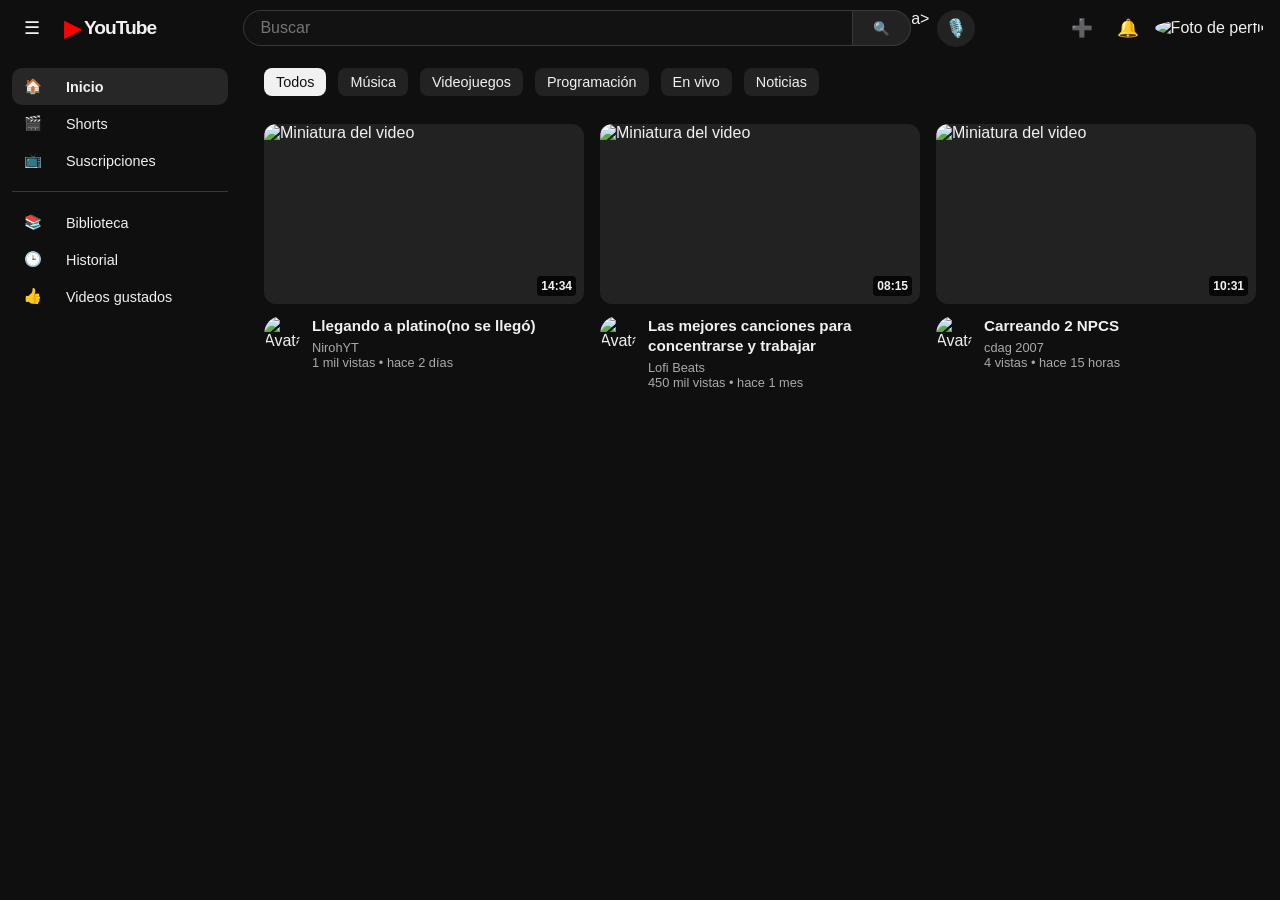
==== yutu-2.html @ b528df22 "Se agregaron muchas cosas" ====
<!DOCTYPE html>
<html lang="es">
<head>
  <meta charset="UTF-8">
  <meta name="viewport" content="width=device-width, initial-scale=1.0">
  <title>YouTube 2</title>
  <link rel="stylesheet" href="main.css">
</head>
<body>

  <!-- Barra de navegación superior -->
  <header class="navbar">
    <div class="nav-left">
      <button class="icon-btn menu-btn">☰</button>
      <div class="logo">
        <span class="yt-red">▶</span>
        <span class="yt-text">YouTube</span>
      </div>
    </div>

    <div class="nav-center">
      <form class="search-form">
        <input type="text" placeholder="Buscar" class="search-input">
        <button type="submit" class="search-btn">🔍</button>a>

        </button>
      </form>
      <button class="icon-btn mic-btn">🎙️</button>
    </div>

    <div class="nav-right">
      <button class="icon-btn">➕</button>
      <button class="icon-btn">🔔</button>
      <div class="user-avatar">
        <img src="https://via.placeholder.com/32" alt="Foto de perfil">
      </div>
    </div>
  </header>

  <!-- Contenedor principal -->
  <div class="main-container">

    <!-- Barra lateral izquierda -->
    <aside class="sidebar">
      <nav class="sidebar-links">
        <a href="#" class="sidebar-item active">🏠 <span>Inicio</span></a>
        <a href="#" class="sidebar-item">🎬 <span>Shorts</span></a>
        <a href="#" class="sidebar-item">📺 <span>Suscripciones</span></a>
        <hr>
        <a href="#" class="sidebar-item">📚 <span>Biblioteca</span></a>
        <a href="#" class="sidebar-item">🕒 <span>Historial</span></a>
        <a href="#" class="sidebar-item">👍 <span>Videos gustados</span></a>
      </nav>
    </aside>

    <!-- Área del contenido principal -->
    <main class="content-area">

      <!-- Filtros de categorías -->
      <div class="categories-bar">
        <button class="chip active">Todos</button>
        <button class="chip">Música</button>
        <button class="chip">Videojuegos</button>
        <button class="chip">Programación</button>
        <button class="chip">En vivo</button>
        <button class="chip">Noticias</button>
      </div>

      <section class="video-grid">

        <!-- Tarjeta de Video 1 -->
        <article class="video-card">
          <a href="https://www.youtube.com/watch?v=Ck0PEGCGiVI" target="_blank" class="video-link">
            <div class="thumbnail-wrapper">
              <!-- Miniatura real de YouTube -->
              <img src="https://i.ytimg.com/vi/Ck0PEGCGiVI/hqdefault.jpg" alt="Miniatura del video" class="thumbnail">
              <span class="duration">14:34</span>
            </div>
            <div class="video-details">
              <img src="https://via.placeholder.com/36" alt="Avatar del canal" class="channel-avatar">
              <div class="video-info">
                <h3 class="video-title">Llegando a platino(no se llegó)</h3>
                <p class="channel-name">NirohYT</p>
                <p class="video-stats">1 mil vistas • hace 2 días</p>
              </div>
            </div>
          </a>
        </article>

        <!-- Tarjeta de Video 2 -->
        <article class="video-card">
          <a href="https://www.youtube.com/watch?v=jfKfPfyJRdk" target="_blank" class="video-link">
            <div class="thumbnail-wrapper">
              <!-- Miniatura real de YouTube -->
              <img src="https://i.ytimg.com/vi/jfKfPfyJRdk/hqdefault.jpg" alt="Miniatura del video" class="thumbnail">
              <span class="duration">08:15</span>
            </div>
            <div class="video-details">
              <img src="https://via.placeholder.com/36" alt="Avatar del canal" class="channel-avatar">
              <div class="video-info">
                <h3 class="video-title">Las mejores canciones para concentrarse y trabajar</h3>
                <p class="channel-name">Lofi Beats</p>
                <p class="video-stats">450 mil vistas • hace 1 mes</p>
              </div>
            </div>
          </a>
        </article>

        <!-- Tarjeta de Video 3 -->
        <article class="video-card">
          <a href="https://youtu.be/Efioj3SjlRc" target="_blank" class="video-link">
            <div class="thumbnail-wrapper">
              <!-- Miniatura real de YouTube -->
              <img src="https://i.ytimg.com/vi/Efioj3SjlRc/hqdefault.jpg" alt="Miniatura del video" class="thumbnail">
              <span class="duration">10:31</span>
            </div>
            <div class="video-details">
              <img src="https://via.placeholder.com/36" alt="Avatar del canal" class="channel-avatar">
              <div class="video-info">
                <h3 class="video-title">Carreando 2 NPCS</h3>
                <p class="channel-name">cdag 2007</p>
                <p class="video-stats">4 vistas • hace 15 horas</p>
              </div>
            </div>
          </a>
        </article>

      </section>
    </main>

  </div>

</body>
</html>
---- main.css ----
/* Variables de tema oscuro */
:root {
  --bg-primary: #0f0f0f;
  --bg-secondary: #222222;
  --bg-hover: #272727;
  --text-primary: #f1f1f1;
  --text-secondary: #aaa;
  --border-color: #383838;
  --red-accent: #ff0000;
}

* {
  margin: 0;
  padding: 0;
  box-sizing: border-box;
  font-family: 'Roboto', Arial, sans-serif;
}

/* Limpieza global de enlaces */
a {
  color: inherit;
  text-decoration: none;
}

a:visited {
  color: inherit;
}

body {
  background-color: var(--bg-primary);
  color: var(--text-primary);
  overflow-x: hidden;
}

/* --- NAVBAR SUPERIOR --- */
.navbar {
  display: flex;
  justify-content: space-between;
  align-items: center;
  height: 56px;
  padding: 0 16px;
  position: sticky;
  top: 0;
  background-color: var(--bg-primary);
  z-index: 10;
}

.nav-left {
  display: flex;
  align-items: center;
  gap: 16px;
}

.icon-btn {
  background: none;
  border: none;
  color: var(--text-primary);
  font-size: 1.1rem;
  cursor: pointer;
  padding: 8px;
  border-radius: 50%;
  display: flex;
  align-items: center;
  justify-content: center;
}

.icon-btn:hover {
  background-color: var(--bg-hover);
}

.logo {
  display: flex;
  align-items: center;
  gap: 4px;
  font-weight: bold;
  font-size: 1.2rem;
  letter-spacing: -1px;
  cursor: pointer;
}

.yt-red {
  color: var(--red-accent);
  font-size: 1.4rem;
}

/* Buscador central */
.nav-center {
  display: flex;
  align-items: center;
  gap: 8px;
  flex: 0 1 732px;
}

.search-form {
  display: flex;
  width: 100%;
}

.search-input {
  width: 100%;
  padding: 8px 16px;
  background-color: #121212;
  border: 1px solid var(--border-color);
  border-radius: 40px 0 0 40px;
  color: var(--text-primary);
  font-size: 1rem;
  outline: none;
}

.search-input:focus {
  border-color: #1c62b9;
}

.search-btn {
  padding: 0 20px;
  background-color: var(--bg-secondary);
  border: 1px solid var(--border-color);
  border-left: none;
  border-radius: 0 40px 40px 0;
  color: var(--text-primary);
  cursor: pointer;
}

.search-btn:hover {
  background-color: var(--bg-hover);
}

.mic-btn {
  background-color: var(--bg-secondary);
}

.nav-right {
  display: flex;
  align-items: center;
  gap: 8px;
}

.user-avatar img, .channel-avatar {
  width: 32px;
  height: 32px;
  border-radius: 50%;
  object-fit: cover;
}

/* --- CONTENEDOR PRINCIPAL --- */
.main-container {
  display: flex;
}

/* Barra lateral */
.sidebar {
  width: 240px;
  height: calc(100vh - 56px);
  position: sticky;
  top: 56px;
  padding: 12px;
  background-color: var(--bg-primary);
}

.sidebar-links {
  display: flex;
  flex-direction: column;
}

.sidebar-item {
  display: flex;
  align-items: center;
  gap: 24px;
  padding: 10px 12px;
  color: var(--text-primary);
  border-radius: 10px;
  font-size: 0.9rem;
}

.sidebar-item:hover {
  background-color: var(--bg-hover);
}

.sidebar-item.active {
  background-color: var(--bg-hover);
  font-weight: bold;
}

hr {
  border: none;
  border-top: 1px solid var(--border-color);
  margin: 12px 0;
}

/* Área de contenido */
.content-area {
  flex: 1;
  padding: 0 24px 24px;
}

/* Categorías superiores */
.categories-bar {
  display: flex;
  gap: 12px;
  padding: 12px 0;
  position: sticky;
  top: 56px;
  background-color: var(--bg-primary);
  z-index: 5;
}

.chip {
  background-color: var(--bg-secondary);
  color: var(--text-primary);
  border: none;
  padding: 6px 12px;
  border-radius: 8px;
  font-weight: 500;
  font-size: 0.9rem;
  cursor: pointer;
}

.chip:hover {
  background-color: var(--bg-hover);
}

.chip.active {
  background-color: var(--text-primary);
  color: var(--bg-primary);
}

/* Parrilla de videos */
.video-grid {
  display: grid;
  grid-template-columns: repeat(auto-fill, minmax(300px, 1fr));
  gap: 16px;
  margin-top: 16px;
}

/* Tarjeta de video */
.video-card {
  display: flex;
  flex-direction: column;
}

.video-link {
  display: block;
  width: 100%;
}

.thumbnail-wrapper {
  position: relative;
  width: 100%;
  aspect-ratio: 16 / 9;
  border-radius: 12px;
  overflow: hidden;
  background-color: var(--bg-secondary);
}

.thumbnail {
  width: 100%;
  height: 100%;
  object-fit: cover;
}

.duration {
  position: absolute;
  bottom: 8px;
  right: 8px;
  background-color: rgba(0, 0, 0, 0.8);
  font-size: 0.75rem;
  padding: 3px 4px;
  border-radius: 4px;
  font-weight: bold;
  color: var(--text-primary);
}

.video-details {
  display: flex;
  gap: 12px;
  margin-top: 12px;
}

.channel-avatar {
  width: 36px;
  height: 36px;
}

.video-title {
  font-size: 0.95rem;
  font-weight: 600;
  line-height: 1.3;
  margin-bottom: 4px;
  color: var(--text-primary);
  display: -webkit-box;
  -webkit-box-orient: vertical;
  overflow: hidden;
}

.channel-name, .video-stats {
  font-size: 0.8rem;
  color: var(--text-secondary);
}

.channel-name:hover {
  color: var(--text-primary);
}
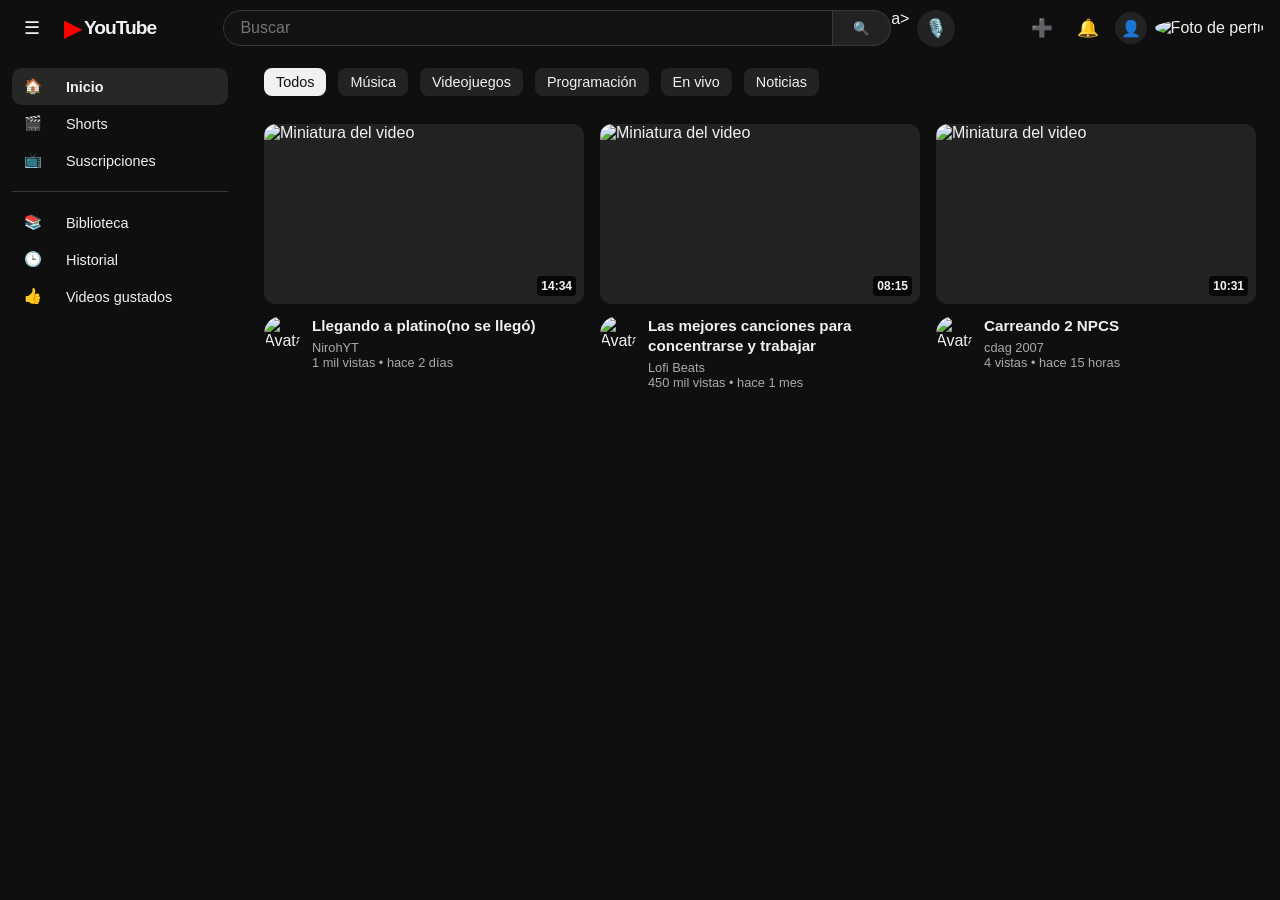
==== commit 5c05ffdd: "Login y sesion de usuarios" ====
--- a/yutu-2.html
+++ b/yutu-2.html
@@ -31,6 +31,7 @@
     <div class="nav-right">
       <button class="icon-btn">➕</button>
       <button class="icon-btn">🔔</button>
+      <a href="administracion/login.html" class="admin-link" data-user-status title="Iniciar sesión">👤</a>
       <div class="user-avatar">
         <img src="https://via.placeholder.com/32" alt="Foto de perfil">
       </div>
--- a/main.css
+++ b/main.css
@@ -135,6 +135,23 @@
   gap: 8px;
 }
 
+.admin-link {
+  display: inline-flex;
+  align-items: center;
+  justify-content: center;
+  width: 32px;
+  height: 32px;
+  border-radius: 50%;
+  background-color: var(--bg-secondary);
+  color: var(--text-primary);
+  font-size: 1rem;
+  transition: background-color 0.2s ease;
+}
+
+.admin-link:hover {
+  background-color: var(--bg-hover);
+}
+
 .user-avatar img, .channel-avatar {
   width: 32px;
   height: 32px;
